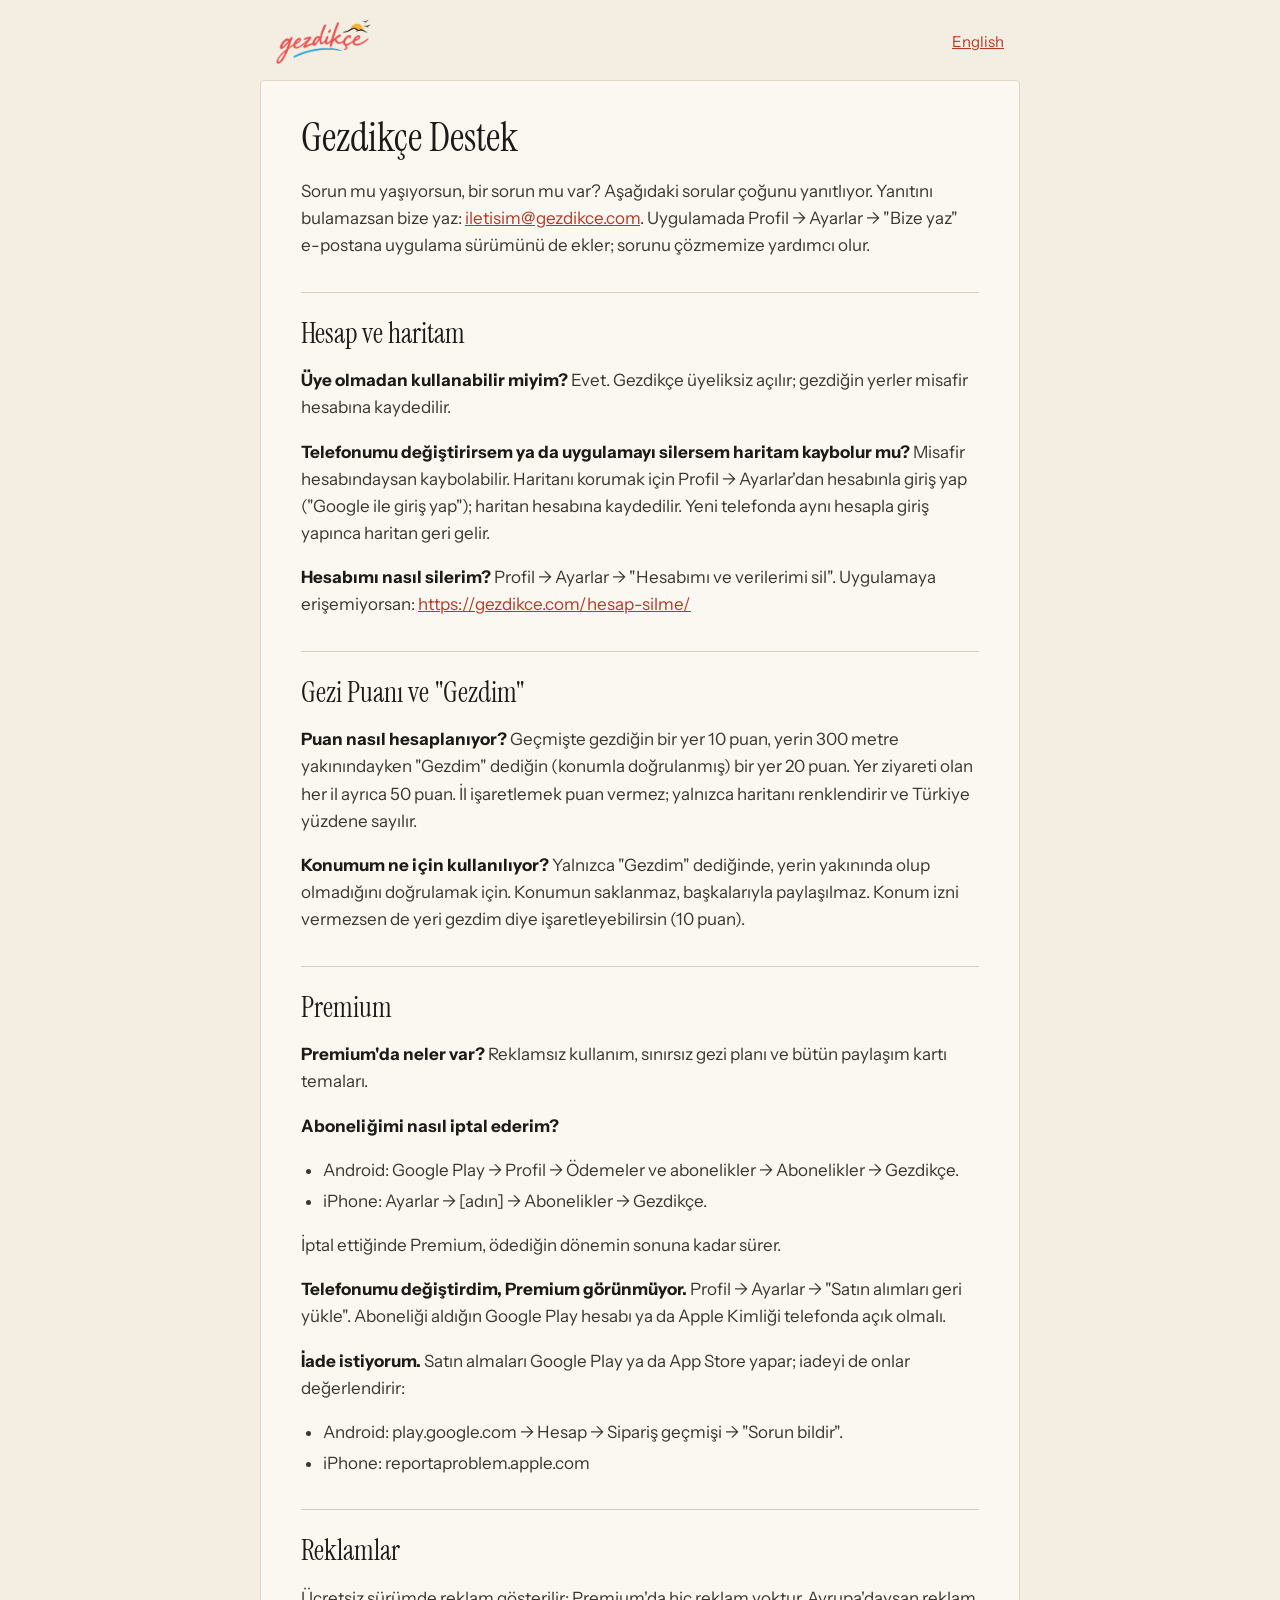
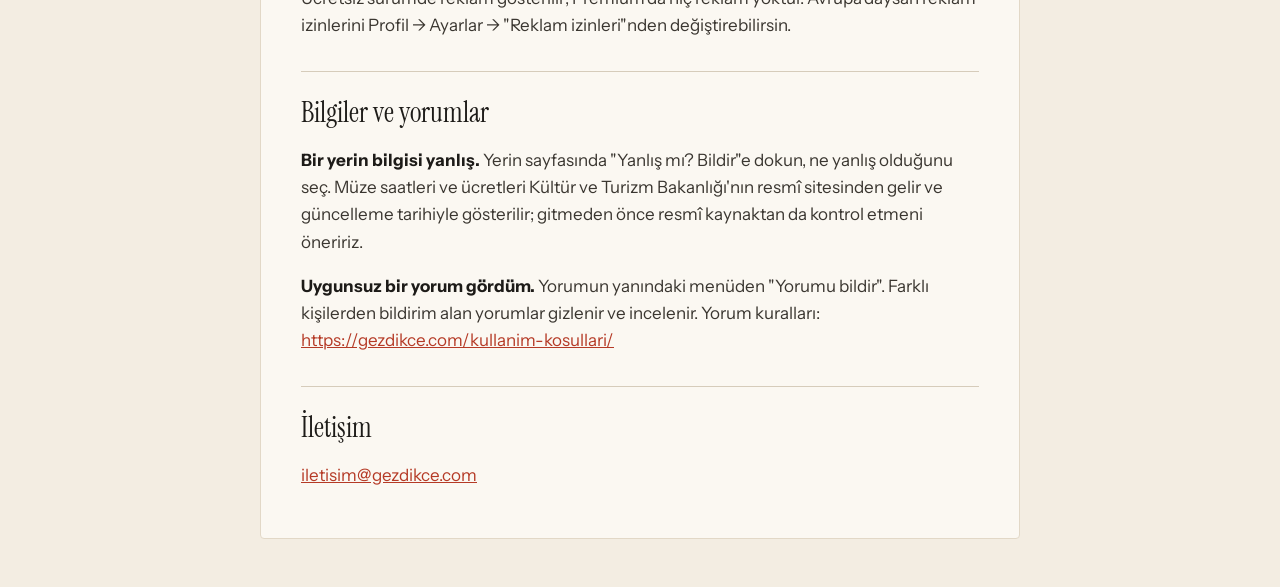
==== destek/index.html @ 96ee26c5 "Destek sayfası (destek/, support/); koşullar ve gizlilik: App Store, Apple ile giriş, ATT (16 Ekim 2" ====
<!doctype html>
<html lang="tr">
<head>
<meta charset="utf-8">
<meta name="viewport" content="width=device-width, initial-scale=1">
<title>Destek · Gezdikçe</title>
<link rel="stylesheet" href="../stil.css">
<link rel="icon" type="image/png" href="../simge.png">
</head>
<body>
<header><a class="marka" href="../"><img src="../logo.png" alt="Gezdikçe" height="44"></a><a class="dil" href="../support/">English</a></header>
<main>
<h1 id="gezdikce-destek">Gezdikçe Destek</h1>
<p>Sorun mu yaşıyorsun, bir sorun mu var? Aşağıdaki sorular çoğunu yanıtlıyor. Yanıtını bulamazsan bize yaz: <a href="mailto:iletisim@gezdikce.com">iletisim@gezdikce.com</a>. Uygulamada Profil → Ayarlar → "Bize yaz" e-postana uygulama sürümünü de ekler; sorunu çözmemize yardımcı olur.</p>
<h2 id="hesap-ve-haritam">Hesap ve haritam</h2>
<p><strong>Üye olmadan kullanabilir miyim?</strong> Evet. Gezdikçe üyeliksiz açılır; gezdiğin yerler misafir hesabına kaydedilir.</p>
<p><strong>Telefonumu değiştirirsem ya da uygulamayı silersem haritam kaybolur mu?</strong> Misafir hesabındaysan kaybolabilir. Haritanı korumak için Profil → Ayarlar'dan hesabınla giriş yap ("Google ile giriş yap"); haritan hesabına kaydedilir. Yeni telefonda aynı hesapla giriş yapınca haritan geri gelir.</p>
<p><strong>Hesabımı nasıl silerim?</strong> Profil → Ayarlar → "Hesabımı ve verilerimi sil". Uygulamaya erişemiyorsan: <a href="https://gezdikce.com/hesap-silme/">https://gezdikce.com/hesap-silme/</a></p>
<h2 id="gezi-puani-ve-gezdim">Gezi Puanı ve "Gezdim"</h2>
<p><strong>Puan nasıl hesaplanıyor?</strong> Geçmişte gezdiğin bir yer 10 puan, yerin 300 metre yakınındayken "Gezdim" dediğin (konumla doğrulanmış) bir yer 20 puan. Yer ziyareti olan her il ayrıca 50 puan. İl işaretlemek puan vermez; yalnızca haritanı renklendirir ve Türkiye yüzdene sayılır.</p>
<p><strong>Konumum ne için kullanılıyor?</strong> Yalnızca "Gezdim" dediğinde, yerin yakınında olup olmadığını doğrulamak için. Konumun saklanmaz, başkalarıyla paylaşılmaz. Konum izni vermezsen de yeri gezdim diye işaretleyebilirsin (10 puan).</p>
<h2 id="premium">Premium</h2>
<p><strong>Premium'da neler var?</strong> Reklamsız kullanım, sınırsız gezi planı ve bütün paylaşım kartı temaları.</p>
<p><strong>Aboneliğimi nasıl iptal ederim?</strong></p>
<ul><li>Android: Google Play → Profil → Ödemeler ve abonelikler → Abonelikler → Gezdikçe.</li><li>iPhone: Ayarlar → [adın] → Abonelikler → Gezdikçe.</li></ul>
<p>İptal ettiğinde Premium, ödediğin dönemin sonuna kadar sürer.</p>
<p><strong>Telefonumu değiştirdim, Premium görünmüyor.</strong> Profil → Ayarlar → "Satın alımları geri yükle". Aboneliği aldığın Google Play hesabı ya da Apple Kimliği telefonda açık olmalı.</p>
<p><strong>İade istiyorum.</strong> Satın almaları Google Play ya da App Store yapar; iadeyi de onlar değerlendirir:</p>
<ul><li>Android: play.google.com → Hesap → Sipariş geçmişi → "Sorun bildir".</li><li>iPhone: reportaproblem.apple.com</li></ul>
<h2 id="reklamlar">Reklamlar</h2>
<p>Ücretsiz sürümde reklam gösterilir; Premium'da hiç reklam yoktur. Avrupa'daysan reklam izinlerini Profil → Ayarlar → "Reklam izinleri"nden değiştirebilirsin.</p>
<h2 id="bilgiler-ve-yorumlar">Bilgiler ve yorumlar</h2>
<p><strong>Bir yerin bilgisi yanlış.</strong> Yerin sayfasında "Yanlış mı? Bildir"e dokun, ne yanlış olduğunu seç. Müze saatleri ve ücretleri Kültür ve Turizm Bakanlığı'nın resmî sitesinden gelir ve güncelleme tarihiyle gösterilir; gitmeden önce resmî kaynaktan da kontrol etmeni öneririz.</p>
<p><strong>Uygunsuz bir yorum gördüm.</strong> Yorumun yanındaki menüden "Yorumu bildir". Farklı kişilerden bildirim alan yorumlar gizlenir ve incelenir. Yorum kuralları: <a href="https://gezdikce.com/kullanim-kosullari/">https://gezdikce.com/kullanim-kosullari/</a></p>
<h2 id="i-letisim">İletişim</h2>
<p><a href="mailto:iletisim@gezdikce.com">iletisim@gezdikce.com</a></p>
</main>
</body>
</html>
---- stil.css ----
/* Gezdikçe: gizlilik ve hesap silme sayfaları. "Kartpostal" tasarım dili;
   yazı tipleri yerel (fonts/, OFL), dışarıdan hiçbir şey yüklenmez. */
@font-face { font-family: "Instrument Sans"; src: url("fonts/InstrumentSans-Variable.ttf"); font-weight: 400 700; }
@font-face { font-family: "Instrument Serif"; src: url("fonts/InstrumentSerif-Regular.ttf"); }
@font-face { font-family: "Instrument Serif"; src: url("fonts/InstrumentSerif-Italic.ttf"); font-style: italic; }

:root {
  --zemin: #F3EDE2; --kart: #FBF8F2; --kenar: #E2D8C7; --cizgi: #D6CCBB;
  --yazi: #1D1B18; --govde: #3A3630; --ikincil: #5E574D; --vurgu: #B53A26;
  --isaret: #F6E3A1;
}
@media (prefers-color-scheme: dark) {
  :root {
    --zemin: #1D1B18; --kart: #262320; --kenar: #3A3630; --cizgi: #4A453E;
    --yazi: #F3EDE2; --govde: #E2D8C7; --ikincil: #ADA394; --vurgu: #E0694F;
    --isaret: #6B5A1E;
  }
}
* { box-sizing: border-box; }
body {
  margin: 0; background: var(--zemin); color: var(--govde);
  font: 17px/1.6 "Instrument Sans", system-ui, sans-serif;
}
header {
  max-width: 760px; margin: 0 auto; padding: 20px 16px 0;
  display: flex; justify-content: space-between; align-items: center;
}
.marka { color: var(--ikincil); font-size: 12px; letter-spacing: 1.5px; text-decoration: none; font-weight: 500; }
.marka img { display: block; height: 44px; width: auto; }
.dil { color: var(--vurgu); font-size: 15px; }
main {
  max-width: 760px; margin: 16px auto 48px; padding: 24px 16px;
  background: var(--kart); border: 1px solid var(--kenar); border-radius: 4px;
}
@media (min-width: 800px) { main { padding: 32px 40px; } }
h1, h2, h3 { font-family: "Instrument Serif", Georgia, serif; font-weight: 400; color: var(--yazi); line-height: 1.2; }
h1 { font-size: 40px; margin: 0 0 8px; }
h2 { font-size: 28px; margin: 32px 0 8px; border-top: 1px solid var(--cizgi); padding-top: 24px; }
h3 { font-size: 22px; margin: 24px 0 8px; }
a { color: var(--vurgu); }
strong { color: var(--yazi); }
ul, ol { padding-left: 22px; }
li { margin: 4px 0; }
code { font-size: 15px; background: var(--zemin); padding: 1px 4px; border-radius: 4px; }
blockquote { margin: 16px 0; padding: 4px 16px; border-left: 3px solid var(--vurgu); color: var(--ikincil); }
.tablo { overflow-x: auto; }
table { border-collapse: collapse; width: 100%; font-size: 15px; margin: 12px 0; }
th, td { border: 1px solid var(--cizgi); padding: 8px 10px; text-align: left; vertical-align: top; }
th { color: var(--yazi); background: var(--zemin); font-weight: 600; }
mark.eksik { background: var(--isaret); color: var(--yazi); padding: 0 3px; border-radius: 4px; }
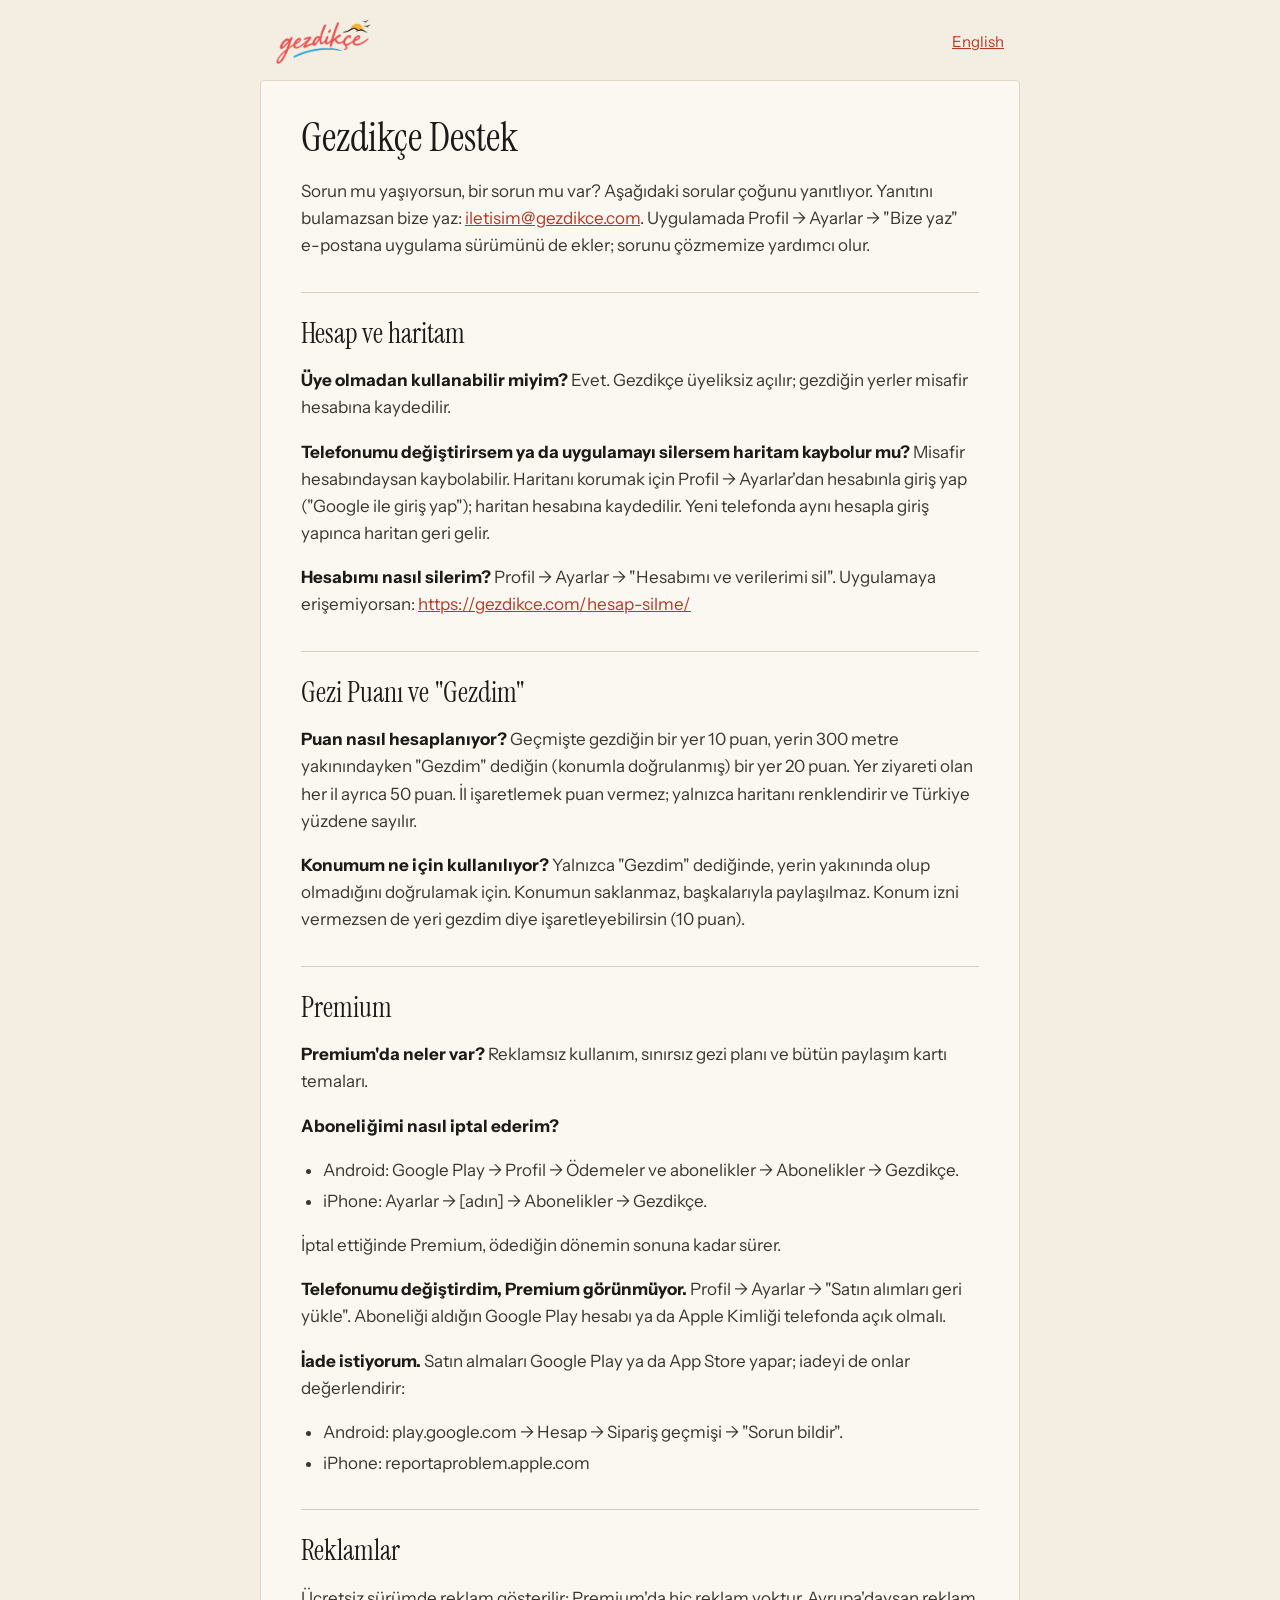
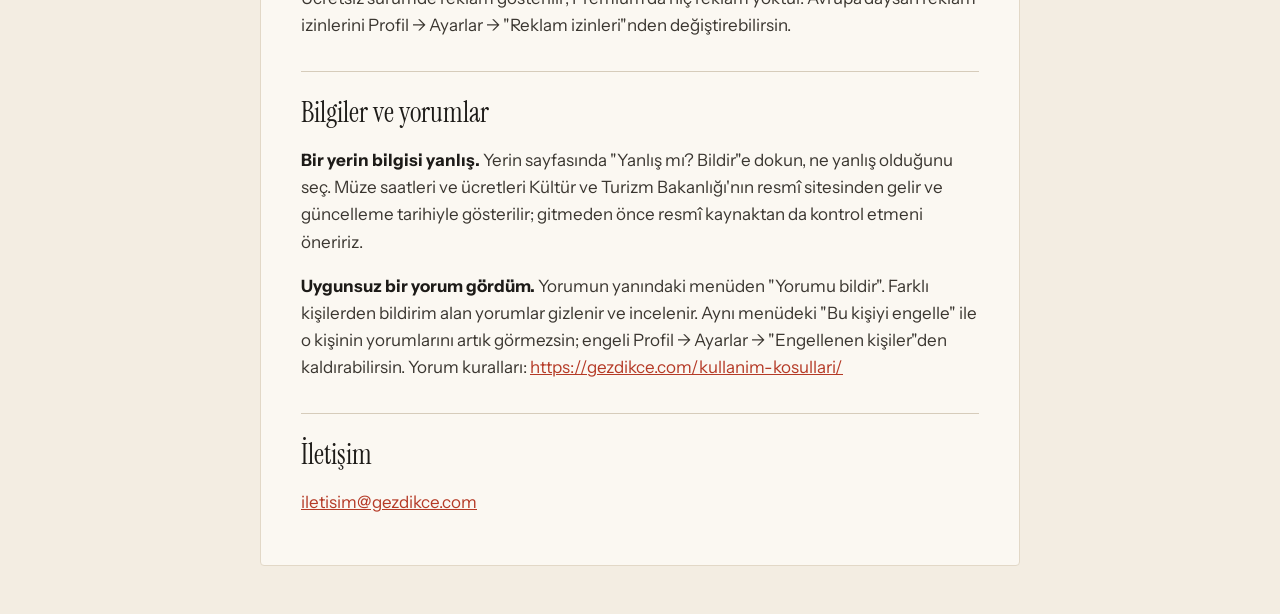
==== commit ce400f2f: "Ana sayfa tanıtım sayfası (özellikler, ekran görüntüleri, İngilizce bölüm); gizlilik ve destek: kull" ====
--- a/destek/index.html
+++ b/destek/index.html
@@ -31,7 +31,7 @@
 <p>Ücretsiz sürümde reklam gösterilir; Premium'da hiç reklam yoktur. Avrupa'daysan reklam izinlerini Profil → Ayarlar → "Reklam izinleri"nden değiştirebilirsin.</p>
 <h2 id="bilgiler-ve-yorumlar">Bilgiler ve yorumlar</h2>
 <p><strong>Bir yerin bilgisi yanlış.</strong> Yerin sayfasında "Yanlış mı? Bildir"e dokun, ne yanlış olduğunu seç. Müze saatleri ve ücretleri Kültür ve Turizm Bakanlığı'nın resmî sitesinden gelir ve güncelleme tarihiyle gösterilir; gitmeden önce resmî kaynaktan da kontrol etmeni öneririz.</p>
-<p><strong>Uygunsuz bir yorum gördüm.</strong> Yorumun yanındaki menüden "Yorumu bildir". Farklı kişilerden bildirim alan yorumlar gizlenir ve incelenir. Yorum kuralları: <a href="https://gezdikce.com/kullanim-kosullari/">https://gezdikce.com/kullanim-kosullari/</a></p>
+<p><strong>Uygunsuz bir yorum gördüm.</strong> Yorumun yanındaki menüden "Yorumu bildir". Farklı kişilerden bildirim alan yorumlar gizlenir ve incelenir. Aynı menüdeki "Bu kişiyi engelle" ile o kişinin yorumlarını artık görmezsin; engeli Profil → Ayarlar → "Engellenen kişiler"den kaldırabilirsin. Yorum kuralları: <a href="https://gezdikce.com/kullanim-kosullari/">https://gezdikce.com/kullanim-kosullari/</a></p>
 <h2 id="i-letisim">İletişim</h2>
 <p><a href="mailto:iletisim@gezdikce.com">iletisim@gezdikce.com</a></p>
 </main>
--- a/stil.css
+++ b/stil.css
@@ -48,3 +48,37 @@
 th, td { border: 1px solid var(--cizgi); padding: 8px 10px; text-align: left; vertical-align: top; }
 th { color: var(--yazi); background: var(--zemin); font-weight: 600; }
 mark.eksik { background: var(--isaret); color: var(--yazi); padding: 0 3px; border-radius: 4px; }
+/* Ana sayfadaki mağaza düğmesi: ana eylem, kiremit dolu, dokunma alanı ≥44 px. */
+.magaza {
+  display: inline-block; min-height: 44px; padding: 10px 20px; margin-right: 8px;
+  background: var(--vurgu); color: var(--zemin); border-radius: 4px;
+  font-weight: 600; text-decoration: none;
+}
+.magaza:hover { filter: brightness(1.08); }
+.ikincil { color: var(--ikincil); font-size: 15px; white-space: nowrap; }
+
+/* Tanıtım (ana sayfa, tool/build_site.py tanitim()): geniş kart, ekran görüntüleri,
+   özellik kartları; telefonda 2×2 görsel, tek sütun kart. */
+.tanitim main, .tanitim header { max-width: 960px; }
+.ust-etiket { font-size: 12px; letter-spacing: 1.5px; text-transform: uppercase; color: var(--ikincil); margin: 0 0 8px; }
+.giris h1 { font-size: 48px; margin: 0 0 12px; }
+.giris h1 em { color: var(--vurgu); font-style: italic; }
+.giris .lede { font-size: 19px; max-width: 34em; margin: 0 0 20px; }
+.giris .not { font-size: 15px; color: var(--ikincil); margin: 10px 0 0; }
+.yakinda { display: inline-block; padding: 10px 16px; border: 1px solid var(--cizgi); border-radius: 4px; color: var(--ikincil); font-size: 15px; }
+.ekranlar { display: grid; grid-template-columns: repeat(4, 1fr); gap: 16px; margin: 36px 0 8px; padding: 0; list-style: none; }
+.ekranlar li { margin: 0; }
+.ekranlar img { width: 100%; height: auto; display: block; border: 1px solid var(--kenar); border-radius: 4px; background: var(--zemin); }
+.ekranlar span { display: block; font-size: 13px; color: var(--ikincil); margin-top: 6px; text-align: center; }
+.ozellikler { display: grid; grid-template-columns: repeat(2, 1fr); gap: 16px; margin: 8px 0 0; }
+.ozellik { border: 1px solid var(--kenar); border-radius: 4px; padding: 16px 20px; background: var(--zemin); }
+.ozellik h3 { margin: 0 0 6px; font-size: 24px; }
+.ozellik p { margin: 0; font-size: 16px; }
+.tanitim h2 { font-size: 32px; }
+.alt { max-width: 960px; margin: 0 auto 40px; padding: 0 16px; font-size: 15px; color: var(--ikincil); }
+.alt a { color: var(--ikincil); }
+@media (max-width: 700px) {
+  .giris h1 { font-size: 36px; }
+  .ekranlar { grid-template-columns: repeat(2, 1fr); }
+  .ozellikler { grid-template-columns: 1fr; }
+}
